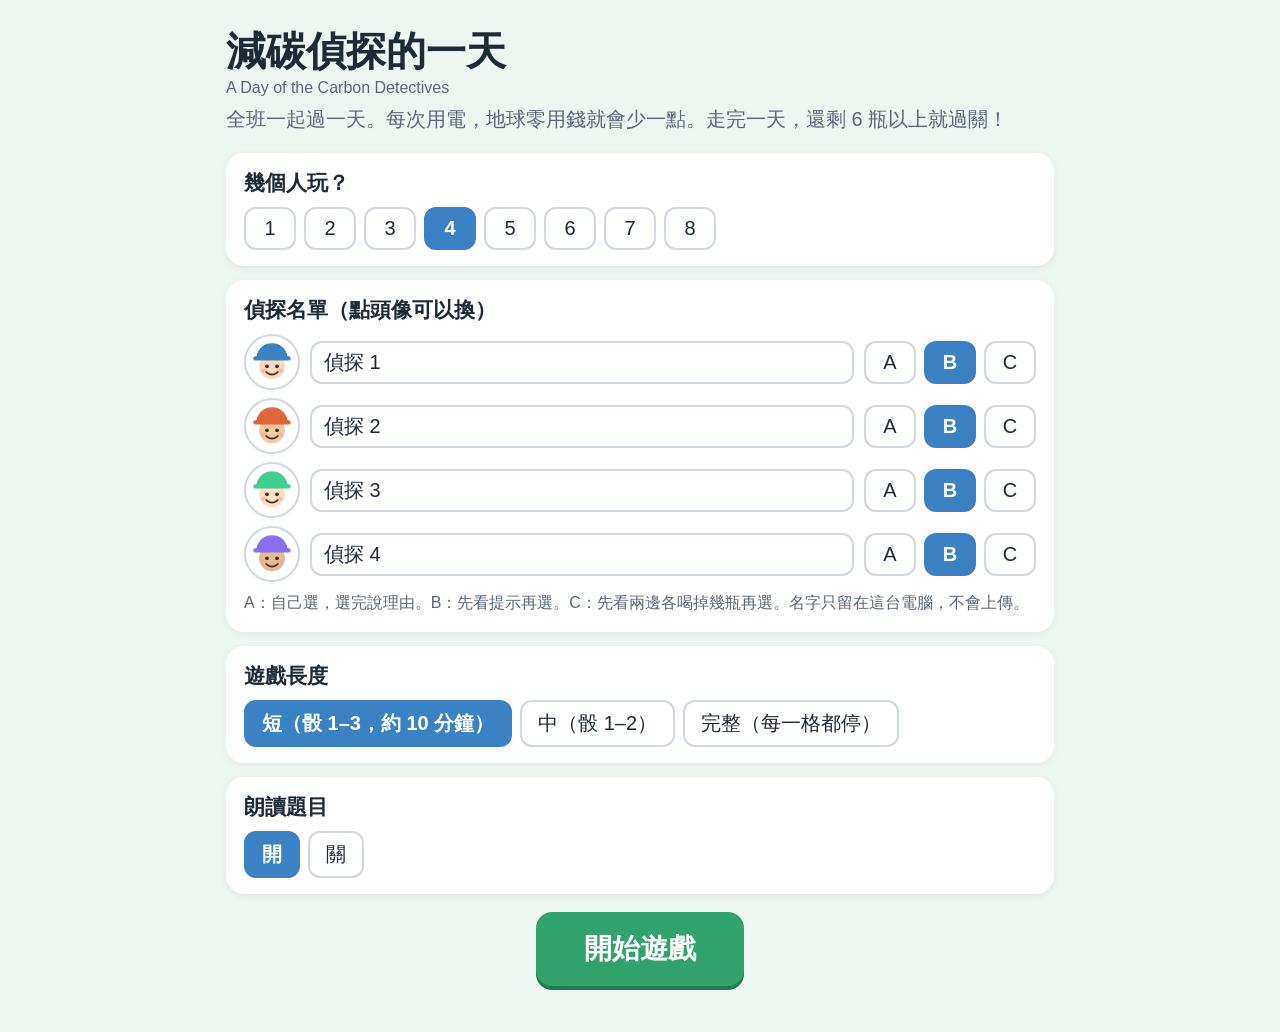
==== index.html @ 72ce7ba3 "減碳偵探棋盤遊戲比賽版：引擎＋節電主題＋數位減碳身分證 - engine/：棋盤、骰子、二選一卡、機會卡、巡守任務、朗讀、身分證（不含主題內容） - themes/save-power/：12 題、8" ====
<!doctype html>
<html lang="zh-Hant">
<head>
<meta charset="utf-8">
<meta name="viewport" content="width=device-width, initial-scale=1">
<title>減碳偵探</title>
<link rel="stylesheet" href="engine/engine.css">
</head>
<body>
<main id="app">
  <section id="setup" class="screen"></section>
  <section id="game" class="screen" hidden>
    <div id="board"></div>
  </section>
  <section id="result" class="screen" hidden></section>
</main>
<div id="modal" hidden><div id="card" role="dialog" aria-live="polite"></div></div>
<script src="themes/list.js"></script>
<script src="engine/engine.js"></script>
</body>
</html>
---- engine/engine.css ----
:root {
  --bg: #eef6f1; --ink: #1f2a37; --sub: #5b6778; --card: #fff; --line: #cfd8e3;
  --green: #2fa36b; --green-d: #1f7d50; --blue: #3b82c4; --orange: #e08a1e; --red: #d9534f;
  --choice: #e3f1ff; --chance: #fff0d6; --action: #dcf5e7; --start: #fff7c7;
}
* { box-sizing: border-box; }
[hidden] { display: none !important; }
#card:focus { outline: none; }
html, body { margin: 0; height: 100%; }
body { background: var(--bg); color: var(--ink); font-family: "Microsoft JhengHei", "PingFang TC", "Noto Sans TC", sans-serif; font-size: 20px; }
button, input, select { font: inherit; color: inherit; }
button { cursor: pointer; }
button:focus-visible, input:focus-visible, select:focus-visible { outline: 4px solid #ffb347; outline-offset: 2px; }
.screen { min-height: 100vh; padding: 16px; }
.ic { width: 100%; height: 100%; display: block; }
.ic.emoji { font-size: 2em; line-height: 1; text-align: center; }
.btn { border: 0; border-radius: 16px; padding: 14px 26px; background: var(--green); color: #fff; font-weight: 700; font-size: 1.15em; box-shadow: 0 4px 0 var(--green-d); }
.btn:active { transform: translateY(3px); box-shadow: 0 1px 0 var(--green-d); }
.btn:disabled { opacity: .5; cursor: default; }
.btn.ghost { background: #fff; color: var(--ink); box-shadow: 0 4px 0 var(--line); border: 2px solid var(--line); }
.en { color: var(--sub); font-size: .8em; font-family: Arial, sans-serif; }

/* 設定頁 */
#setup { max-width: 860px; margin: 0 auto; }
#setup h1 { font-size: 2em; margin: 8px 0 0; }
#setup .intro { color: var(--sub); margin: 6px 0 18px; line-height: 1.6; }
.panel { background: var(--card); border-radius: 18px; padding: 16px 18px; margin-bottom: 14px; box-shadow: 0 2px 8px rgba(0,0,0,.06); }
.panel h2 { font-size: 1.05em; margin: 0 0 10px; }
.seg { display: flex; flex-wrap: wrap; gap: 8px; }
.seg button { border: 2px solid var(--line); background: #fff; border-radius: 12px; padding: 8px 16px; min-width: 52px; }
.seg button[aria-pressed="true"] { background: var(--blue); color: #fff; border-color: var(--blue); font-weight: 700; }
.players { display: grid; gap: 8px; }
.prow { display: grid; grid-template-columns: 56px 1fr auto; gap: 10px; align-items: center; }
.prow .av { width: 56px; height: 56px; border: 2px solid var(--line); border-radius: 50%; background: #fff; padding: 3px; }
.prow input { border: 2px solid var(--line); border-radius: 12px; padding: 8px 12px; min-width: 0; width: 100%; }
.tierhelp { color: var(--sub); font-size: .8em; margin: 8px 0 0; line-height: 1.6; }
.startrow { display: flex; justify-content: center; margin: 18px 0 30px; }
.startrow .btn { font-size: 1.4em; padding: 18px 48px; }

/* 棋盤 */
#game { padding: 10px; display: flex; justify-content: center; align-items: center; }
#board { display: grid; gap: 6px; width: min(96vw, calc(96vh * 1.25)); height: min(96vh, calc(96vw / 1.25)); }
.sq { background: var(--choice); border-radius: 12px; border: 3px solid transparent; display: flex; flex-direction: column; align-items: center; justify-content: center; position: relative; padding: 4px; min-width: 0; min-height: 0; overflow: hidden; }
.sq .pic { width: 52%; flex: 1 1 0; min-height: 0; }
.sq .nm { font-size: clamp(11px, 1.6vmin, 18px); font-weight: 700; white-space: nowrap; }
.sq.chance { background: var(--chance); } .sq.action { background: var(--action); } .sq.start { background: var(--start); }
.sq.here { border-color: var(--orange); box-shadow: 0 0 0 4px rgba(224,138,30,.25); }
.sq.done { opacity: .55; }
#token { position: absolute; right: 2px; top: 2px; width: 42%; aspect-ratio: 1; background: #fff; border-radius: 50%; border: 3px solid var(--orange); padding: 2px; animation: hop .35s; z-index: 2; }
@keyframes hop { 0% { transform: translateY(0) scale(1); } 50% { transform: translateY(-30%) scale(1.15); } 100% { transform: translateY(0) scale(1); } }
#hud { background: var(--card); border-radius: 18px; padding: 2vmin; display: flex; flex-direction: column; align-items: center; justify-content: space-between; gap: 1vmin; min-width: 0; min-height: 0; box-shadow: 0 2px 8px rgba(0,0,0,.06); }
#hud .resname { font-weight: 700; font-size: clamp(16px, 2.8vmin, 30px); }
#hud .goal { color: var(--sub); font-size: clamp(12px, 1.9vmin, 20px); }
.bottles { display: flex; gap: .4vmin; align-items: flex-end; justify-content: center; flex-wrap: nowrap; }
.bt { height: 100%; width: auto; }
#hud .bottles { height: clamp(50px, 13vmin, 150px); }
#hud .leftnum { font-size: clamp(16px, 2.6vmin, 28px); font-weight: 700; }
#hud .leftnum.low { color: var(--red); }
#turn { display: flex; align-items: center; gap: 1.2vmin; font-size: clamp(16px, 2.8vmin, 30px); font-weight: 700; }
#turn .av { width: clamp(40px, 8vmin, 84px); height: clamp(40px, 8vmin, 84px); border-radius: 50%; border: 3px solid var(--blue); background: #fff; padding: 3px; }
#turn .tier { font-size: .6em; background: #eef2f7; border-radius: 8px; padding: 2px 8px; color: var(--sub); }
#dicebtn { font-size: clamp(18px, 3.4vmin, 36px); padding: 1.6vmin 5vmin; display: flex; align-items: center; gap: 1.2vmin; }
#die { display: inline-grid; place-items: center; width: 1.5em; height: 1.5em; background: #fff; color: var(--ink); border-radius: .28em; font-weight: 700; }
#die.rolling { animation: shake .12s infinite; }
@keyframes shake { 0% { transform: rotate(-12deg); } 50% { transform: rotate(12deg); } 100% { transform: rotate(-12deg); } }
.hudtools { display: flex; gap: 8px; }
.hudtools button { border: 2px solid var(--line); background: #fff; border-radius: 10px; padding: 4px 12px; font-size: clamp(12px, 1.8vmin, 18px); }

/* 卡片視窗 */
#modal { position: fixed; inset: 0; background: rgba(20,30,45,.55); display: grid; place-items: center; padding: 14px; z-index: 10; }
#modal[hidden] { display: none; }
#card { background: var(--card); border-radius: 24px; padding: 22px 24px; width: min(900px, 100%); max-height: 96vh; overflow: auto; text-align: center; animation: pop .25s; }
@keyframes pop { from { transform: scale(.85); opacity: 0; } to { transform: scale(1); opacity: 1; } }
#card .who { color: var(--sub); font-size: .85em; }
#card h2 { font-size: 1.7em; margin: 6px 0 2px; line-height: 1.35; }
#card .hint { background: #fff7d6; border-radius: 12px; padding: 8px 14px; margin: 10px auto 0; display: inline-block; }
.opts { display: grid; grid-template-columns: 1fr 1fr; gap: 16px; margin: 16px 0 6px; }
.opt { background: #f5f9ff; border: 4px solid var(--line); border-radius: 20px; padding: 14px 10px; display: flex; flex-direction: column; align-items: center; gap: 8px; min-width: 0; }
button.opt:hover { border-color: var(--blue); }
.opt .pic { width: min(150px, 42%); aspect-ratio: 1; }
.opt .lb { font-size: 1.25em; font-weight: 700; line-height: 1.35; }
.opt .cost { display: flex; flex-direction: column; align-items: center; gap: 4px; }
.opt .cost .bottles { height: 64px; }
.opt .cost .amt { font-weight: 700; }
.opt .cost .sub { color: var(--sub); font-size: .75em; }
.opt.picked { border-color: var(--orange); background: #fff7e8; }
.opt.best { border-color: var(--green); background: #eafaf1; }
.opt .tag { font-size: .8em; font-weight: 700; border-radius: 999px; padding: 2px 12px; color: #fff; background: var(--orange); }
.opt.best .tag { background: var(--green); }
.verdict { font-size: 1.4em; font-weight: 700; margin: 10px 0 4px; }
.verdict.good { color: var(--green-d); } .verdict.bad { color: #b3541e; }
.fb { font-size: 1.1em; line-height: 1.6; margin: 0 0 6px; }
.ask { color: var(--blue); font-weight: 700; margin: 4px 0; }
.src { color: var(--sub); font-size: .7em; margin: 6px 0 0; }
.bigpic { width: 150px; height: 150px; margin: 6px auto; }
.delta { display: flex; align-items: center; justify-content: center; gap: 12px; font-size: 1.4em; font-weight: 700; margin: 8px 0; }
.delta .bottles { height: 70px; }
.delta.cost { color: #b3541e; } .delta.save { color: var(--green-d); }
.actions { display: flex; gap: 12px; justify-content: center; flex-wrap: wrap; margin-top: 14px; }

/* 結果與身分證 */
#result { max-width: 1100px; margin: 0 auto; text-align: center; }
#result h1 { font-size: 2em; margin: 10px 0 4px; }
#result .sum { font-size: 1.2em; margin: 0 0 6px; }
#result .sumbottles { margin: 8px 0; }
#result .sumbottles .bottles { height: 90px; }
#result .tip { color: var(--sub); font-size: .85em; }
.cards { display: grid; grid-template-columns: repeat(auto-fit, minmax(330px, 1fr)); gap: 18px; margin: 18px 0; }
.idwrap { perspective: 1200px; }
.id { position: relative; width: 100%; aspect-ratio: 86 / 68; transform-style: preserve-3d; transition: transform .6s; animation: deal .6s backwards; }
@keyframes deal { from { transform: rotateY(180deg) scale(.6); opacity: 0; } }
.id.flip { transform: rotateY(180deg); }
.face { position: absolute; inset: 0; backface-visibility: hidden; border-radius: 18px; background: linear-gradient(135deg, #e9fbf1, #e3f1ff); border: 3px solid var(--green); padding: 10px 14px; text-align: left; display: flex; flex-direction: column; overflow: hidden; font-size: 15px; }
.face.back { transform: rotateY(180deg); background: linear-gradient(135deg, #fff9e0, #e9fbf1); }
.idhead { display: flex; justify-content: space-between; align-items: baseline; border-bottom: 2px dashed var(--green); padding-bottom: 4px; margin-bottom: 6px; }
.idhead b { font-size: 1.25em; color: var(--green-d); }
.idmain { display: grid; grid-template-columns: 78px 1fr; gap: 10px; align-items: center; }
.idmain .av { width: 78px; height: 78px; background: #fff; border-radius: 14px; border: 2px solid var(--line); padding: 4px; }
.idname { font-size: 1.3em; font-weight: 700; }
.idtitle { display: inline-flex; align-items: center; gap: 6px; background: var(--green); color: #fff; border-radius: 999px; padding: 2px 12px 2px 4px; font-weight: 700; margin-top: 2px; }
.idtitle .tic { width: 26px; height: 26px; background: #fff; border-radius: 50%; padding: 2px; }
.idfields { margin: 4px 0 6px; padding: 0; list-style: none; line-height: 1.6; }
.idfields input { width: 4.2em; border: 0; border-bottom: 2px solid var(--blue); background: transparent; text-align: center; font-weight: 700; padding: 0; }
.idfields b { font-size: 1.1em; }
.idfields .conv { color: var(--sub); font-size: .85em; }
.stamps { display: flex; gap: 5px; margin-top: auto; }
.stamp { flex: 1; border: 2px dashed #a9b6c6; border-radius: 10px; background: transparent; font-size: 11px; padding: 4px 2px; color: #8a97a8; line-height: 1.3; min-width: 0; }
.stamp.on { border: 2px solid var(--red); color: var(--red); font-weight: 700; transform: rotate(-5deg); background: rgba(217,83,79,.07); }
.stamp.later { border-style: dotted; }
.ruler h3 { margin: 0 0 4px; font-size: 1.15em; }
.ruler ul { margin: 0; padding: 0; list-style: none; line-height: 1.55; }
.ruler .src { margin-top: auto; font-size: 10px; }
.ruler .rw { display: flex; align-items: center; gap: 6px; }
.ruler .ri { width: 24px; height: 24px; flex: none; }
.flipbtn { margin-top: 6px; border: 0; background: none; color: var(--blue); text-decoration: underline; font-size: .8em; }

@media (max-width: 640px) {
  body { font-size: 17px; }
  .opts { gap: 8px; } .opt .lb { font-size: 1.05em; }
}
@media print {
  body { background: #fff; }
  #result > :not(.cards), .flipbtn, #modal { display: none !important; }
  .cards { display: block; margin: 0; }
  .idwrap { break-inside: avoid; margin-bottom: 8mm; display: grid; grid-template-columns: 86mm 86mm; gap: 4mm; }
  .id { display: contents; animation: none; }
  .face { position: relative; inset: auto; width: 86mm; height: 68mm; transform: none !important; backface-visibility: visible; font-size: 9.5pt; -webkit-print-color-adjust: exact; print-color-adjust: exact; }
}
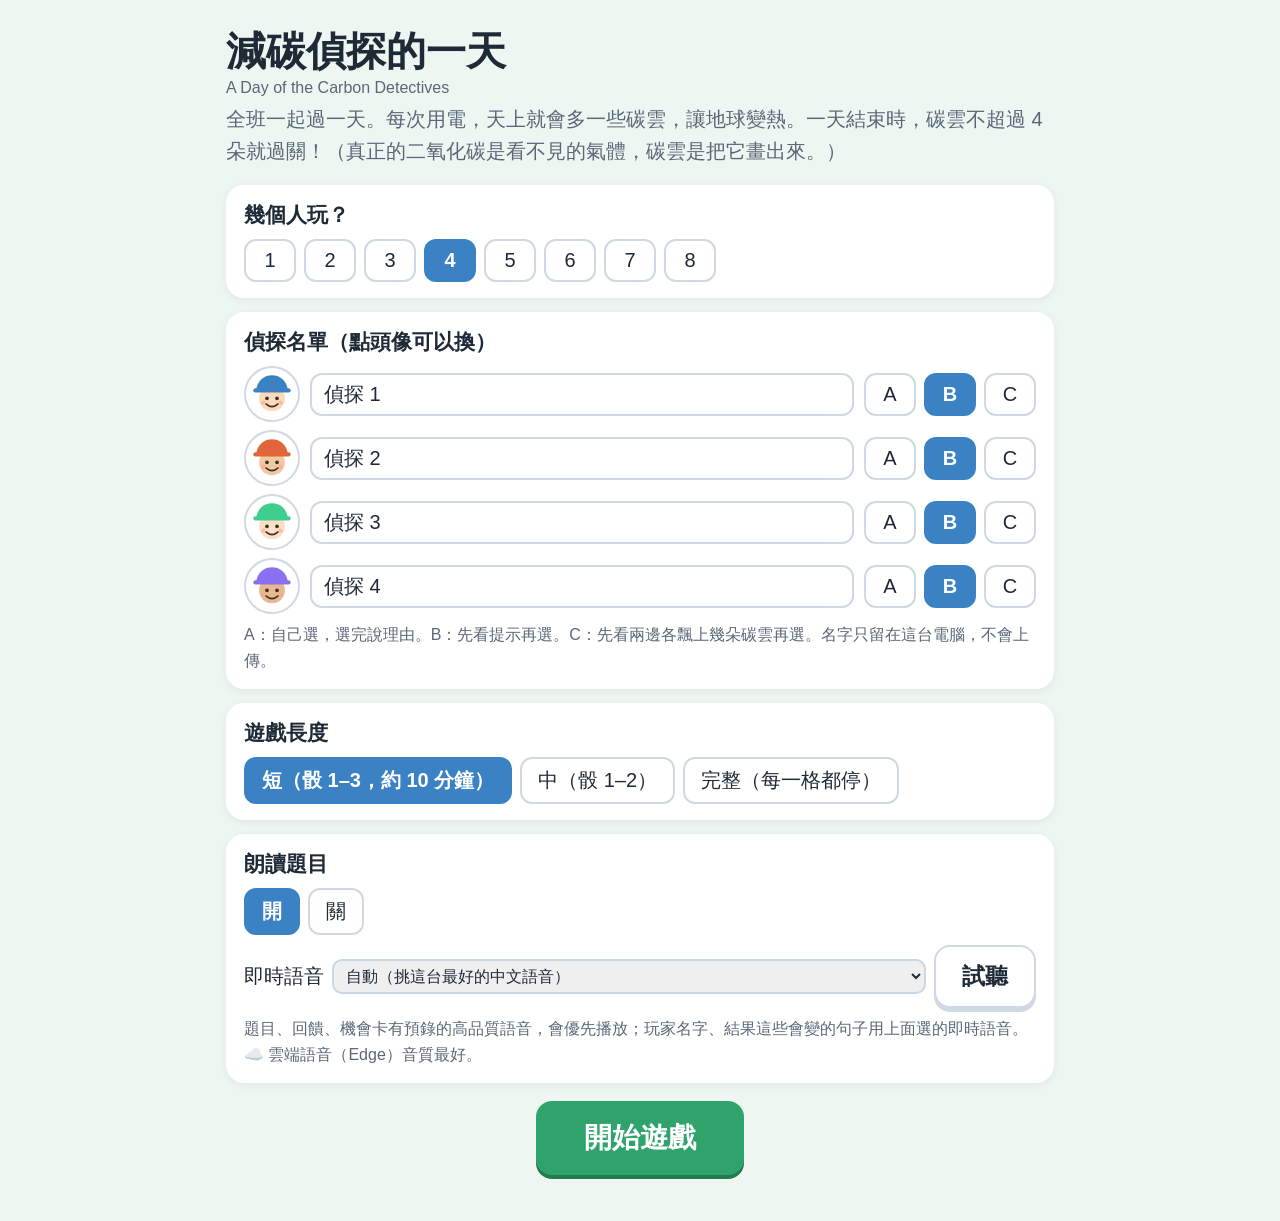
==== commit 26b62668: "朗讀改用共用語音模組：自動挑高品質中文語音、設定頁可選語音（遊戲與計算器共用） 預錄語音腳本 tools/gen_voice.py 先備好、未啟用：句子由引擎 __voiceLines() 產生，檔名" ====
--- a/index.html
+++ b/index.html
@@ -16,6 +16,7 @@
 </main>
 <div id="modal" hidden><div id="card" role="dialog" aria-live="polite"></div></div>
 <script src="themes/list.js"></script>
+<script src="engine/tts-zh.js"></script>
 <script src="engine/engine.js"></script>
 </body>
 </html>
--- a/engine/engine.css
+++ b/engine/engine.css
@@ -13,6 +13,7 @@
 button:focus-visible, input:focus-visible, select:focus-visible { outline: 4px solid #ffb347; outline-offset: 2px; }
 .screen { min-height: 100vh; padding: 16px; }
 .ic { width: 100%; height: 100%; display: block; }
+.ic.photo { object-fit: contain; border-radius: 12px; background: #fff; }
 .ic.emoji { font-size: 2em; line-height: 1; text-align: center; }
 .btn { border: 0; border-radius: 16px; padding: 14px 26px; background: var(--green); color: #fff; font-weight: 700; font-size: 1.15em; box-shadow: 0 4px 0 var(--green-d); }
 .btn:active { transform: translateY(3px); box-shadow: 0 1px 0 var(--green-d); }
@@ -51,9 +52,20 @@
 #hud { background: var(--card); border-radius: 18px; padding: 2vmin; display: flex; flex-direction: column; align-items: center; justify-content: space-between; gap: 1vmin; min-width: 0; min-height: 0; box-shadow: 0 2px 8px rgba(0,0,0,.06); }
 #hud .resname { font-weight: 700; font-size: clamp(16px, 2.8vmin, 30px); }
 #hud .goal { color: var(--sub); font-size: clamp(12px, 1.9vmin, 20px); }
-.bottles { display: flex; gap: .4vmin; align-items: flex-end; justify-content: center; flex-wrap: nowrap; }
-.bt { height: 100%; width: auto; }
-#hud .bottles { height: clamp(50px, 13vmin, 150px); }
+/* 資源單位（碳雲）：不滿一個畫小一點、淡一點；空位是淡淡的虛影 */
+.units { display: flex; gap: .4vmin; align-items: center; justify-content: center; flex-wrap: wrap; height: 100%; }
+.unit { height: var(--uh, 60px); aspect-ratio: 1; display: inline-grid; place-items: center; flex: none; }
+.unit .ic { width: calc(45% + 55% * var(--f)); height: calc(45% + 55% * var(--f)); opacity: calc(.45 + .55 * var(--f)); }
+.unit.empty .ic { opacity: .13; filter: grayscale(1); width: 100%; height: 100%; }
+.units.blocked .unit .ic { filter: grayscale(.2) opacity(.55); }
+.units.blocked .unit { position: relative; }
+.units.blocked .unit::after { content: ""; position: absolute; inset: 8% 8%; border: 4px solid var(--green); border-radius: 50%;
+  background: linear-gradient(to top right, transparent calc(50% - 2px), var(--green) calc(50% - 2px), var(--green) calc(50% + 2px), transparent calc(50% + 2px)); }
+.goalmark { width: 4px; align-self: stretch; background: repeating-linear-gradient(var(--red) 0 6px, transparent 6px 10px); border-radius: 2px; flex: none; }
+/* 天空：碳雲越多越灰（--sky 0%–100%） */
+.sky { width: 100%; border-radius: 14px; padding: 1vmin; background: color-mix(in srgb, #9aa3ad var(--sky, 0%), #d8efff); transition: background .6s; }
+#hud .units { flex-wrap: nowrap; }
+#hud .unit { height: auto; flex: 1 1 0; min-width: 0; max-width: 80px; }
 #hud .leftnum { font-size: clamp(16px, 2.6vmin, 28px); font-weight: 700; }
 #hud .leftnum.low { color: var(--red); }
 #turn { display: flex; align-items: center; gap: 1.2vmin; font-size: clamp(16px, 2.8vmin, 30px); font-weight: 700; }
@@ -80,7 +92,7 @@
 .opt .pic { width: min(150px, 42%); aspect-ratio: 1; }
 .opt .lb { font-size: 1.25em; font-weight: 700; line-height: 1.35; }
 .opt .cost { display: flex; flex-direction: column; align-items: center; gap: 4px; }
-.opt .cost .bottles { height: 64px; }
+.opt .cost .units { --uh: 56px; }
 .opt .cost .amt { font-weight: 700; }
 .opt .cost .sub { color: var(--sub); font-size: .75em; }
 .opt.picked { border-color: var(--orange); background: #fff7e8; }
@@ -94,7 +106,7 @@
 .src { color: var(--sub); font-size: .7em; margin: 6px 0 0; }
 .bigpic { width: 150px; height: 150px; margin: 6px auto; }
 .delta { display: flex; align-items: center; justify-content: center; gap: 12px; font-size: 1.4em; font-weight: 700; margin: 8px 0; }
-.delta .bottles { height: 70px; }
+.delta .units { --uh: 64px; height: auto; }
 .delta.cost { color: #b3541e; } .delta.save { color: var(--green-d); }
 .actions { display: flex; gap: 12px; justify-content: center; flex-wrap: wrap; margin-top: 14px; }
 
@@ -102,8 +114,8 @@
 #result { max-width: 1100px; margin: 0 auto; text-align: center; }
 #result h1 { font-size: 2em; margin: 10px 0 4px; }
 #result .sum { font-size: 1.2em; margin: 0 0 6px; }
-#result .sumbottles { margin: 8px 0; }
-#result .sumbottles .bottles { height: 90px; }
+#result .sum2 { font-size: 1.1em; margin: 0 0 6px; color: var(--sub); }
+#result .sumunits { margin: 8px auto; max-width: 900px; --uh: 72px; }
 #result .tip { color: var(--sub); font-size: .85em; }
 .cards { display: grid; grid-template-columns: repeat(auto-fit, minmax(330px, 1fr)); gap: 18px; margin: 18px 0; }
 .idwrap { perspective: 1200px; }
@@ -146,3 +158,6 @@
   .id { display: contents; animation: none; }
   .face { position: relative; inset: auto; width: 86mm; height: 68mm; transform: none !important; backface-visibility: visible; font-size: 9.5pt; -webkit-print-color-adjust: exact; print-color-adjust: exact; }
 }
+
+.voicepick { display: flex; flex-wrap: wrap; gap: 8px; align-items: center; margin-top: 10px; }
+.voicepick select { font: inherit; font-size: 16px; padding: 6px 8px; max-width: 100%; flex: 1 1 260px; border-radius: 10px; border: 2px solid #c9d6e3; }
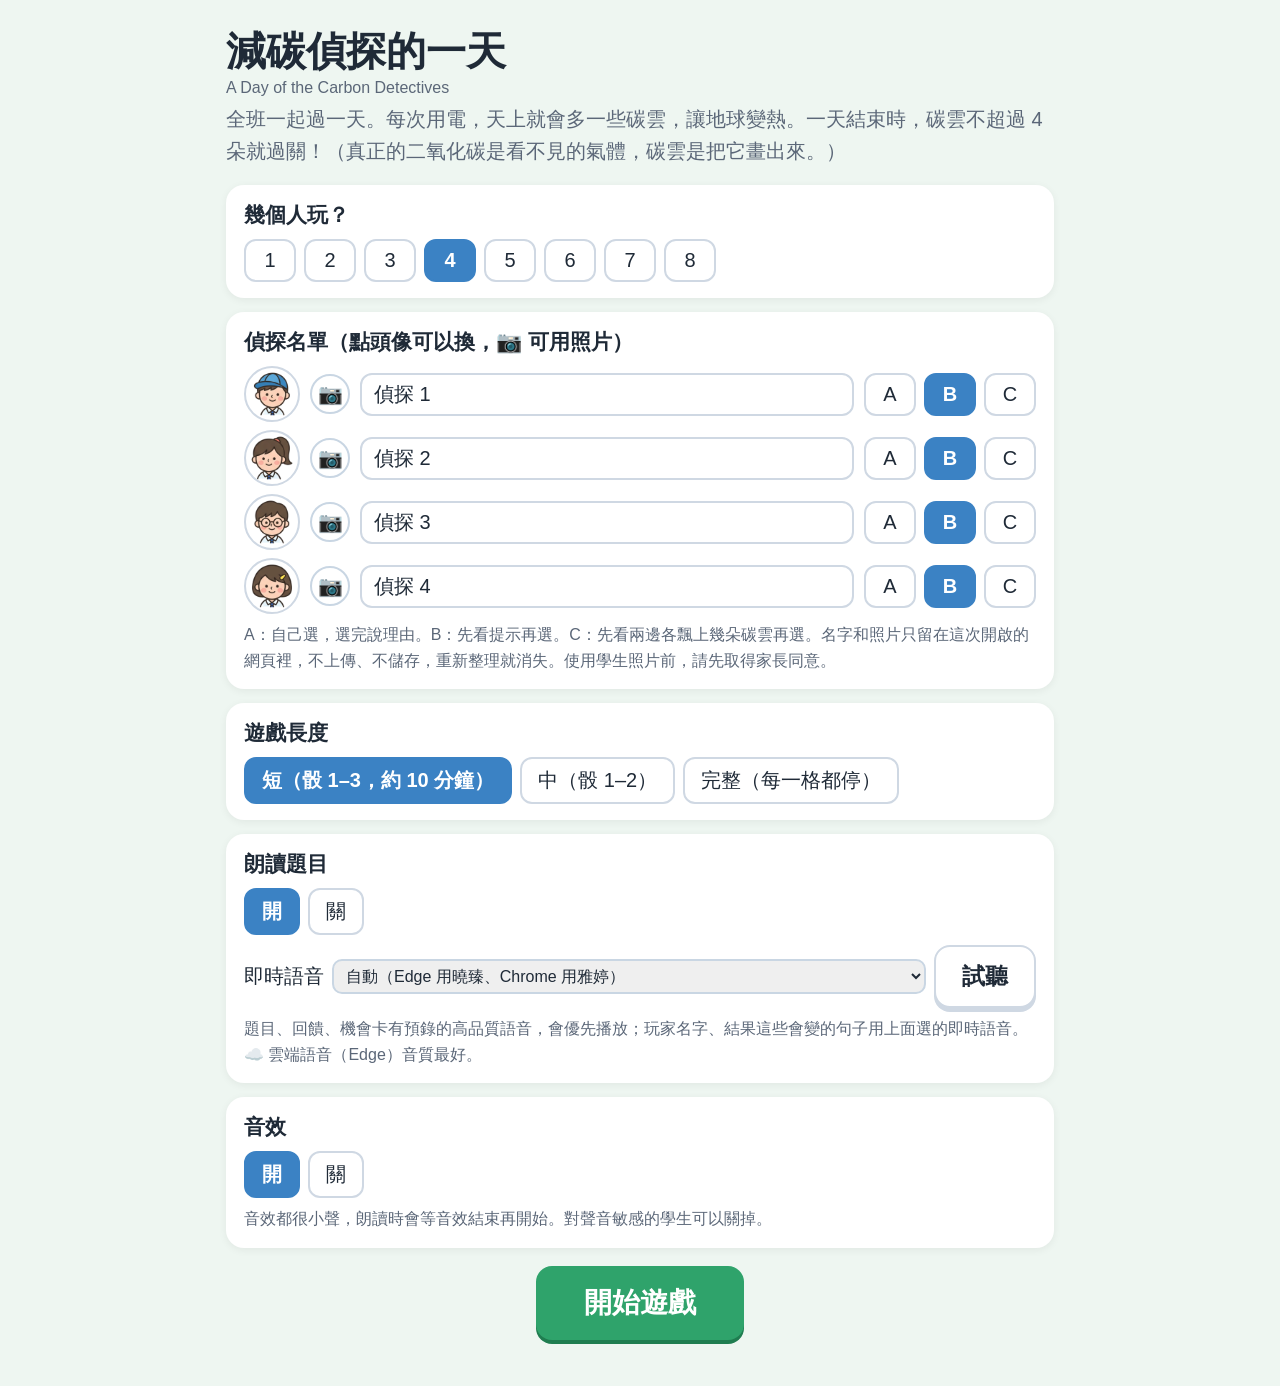
==== commit 8001f406: "新增「電費單尋寶」練習遊戲（hunt/），音效抽成 engine/sfx.js 共用 - 在範例帳單上點出度數、金額、計費期間、電力排碳量；A 原版四項、B 標示版兩項、C 標示版度數（一開始就亮框）" ====
--- a/index.html
+++ b/index.html
@@ -17,6 +17,7 @@
 <div id="modal" hidden><div id="card" role="dialog" aria-live="polite"></div></div>
 <script src="themes/list.js"></script>
 <script src="engine/tts-zh.js"></script>
+<script src="engine/sfx.js"></script>
 <script src="engine/engine.js"></script>
 </body>
 </html>
--- a/engine/engine.css
+++ b/engine/engine.css
@@ -31,7 +31,7 @@
 .seg button { border: 2px solid var(--line); background: #fff; border-radius: 12px; padding: 8px 16px; min-width: 52px; }
 .seg button[aria-pressed="true"] { background: var(--blue); color: #fff; border-color: var(--blue); font-weight: 700; }
 .players { display: grid; gap: 8px; }
-.prow { display: grid; grid-template-columns: 56px 1fr auto; gap: 10px; align-items: center; }
+.prow { display: grid; grid-template-columns: 56px auto 1fr auto; gap: 10px; align-items: center; }
 .prow .av { width: 56px; height: 56px; border: 2px solid var(--line); border-radius: 50%; background: #fff; padding: 3px; }
 .prow input { border: 2px solid var(--line); border-radius: 12px; padding: 8px 12px; min-width: 0; width: 100%; }
 .tierhelp { color: var(--sub); font-size: .8em; margin: 8px 0 0; line-height: 1.6; }
@@ -161,3 +161,7 @@
 
 .voicepick { display: flex; flex-wrap: wrap; gap: 8px; align-items: center; margin-top: 10px; }
 .voicepick select { font: inherit; font-size: 16px; padding: 6px 8px; max-width: 100%; flex: 1 1 260px; border-radius: 10px; border: 2px solid #c9d6e3; }
+.ic.avphoto { border-radius: 50%; object-fit: cover; aspect-ratio: 1; max-width: 100%; max-height: 100%; min-width: 0; }
+.av, #token { overflow: hidden; }
+.photobtn { display: inline-grid; place-items: center; width: 40px; height: 40px; border-radius: 50%; border: 2px solid #c9d6e3; background: #fff; font-size: 20px; cursor: pointer; }
+.photos { display: flex; gap: 4px; }
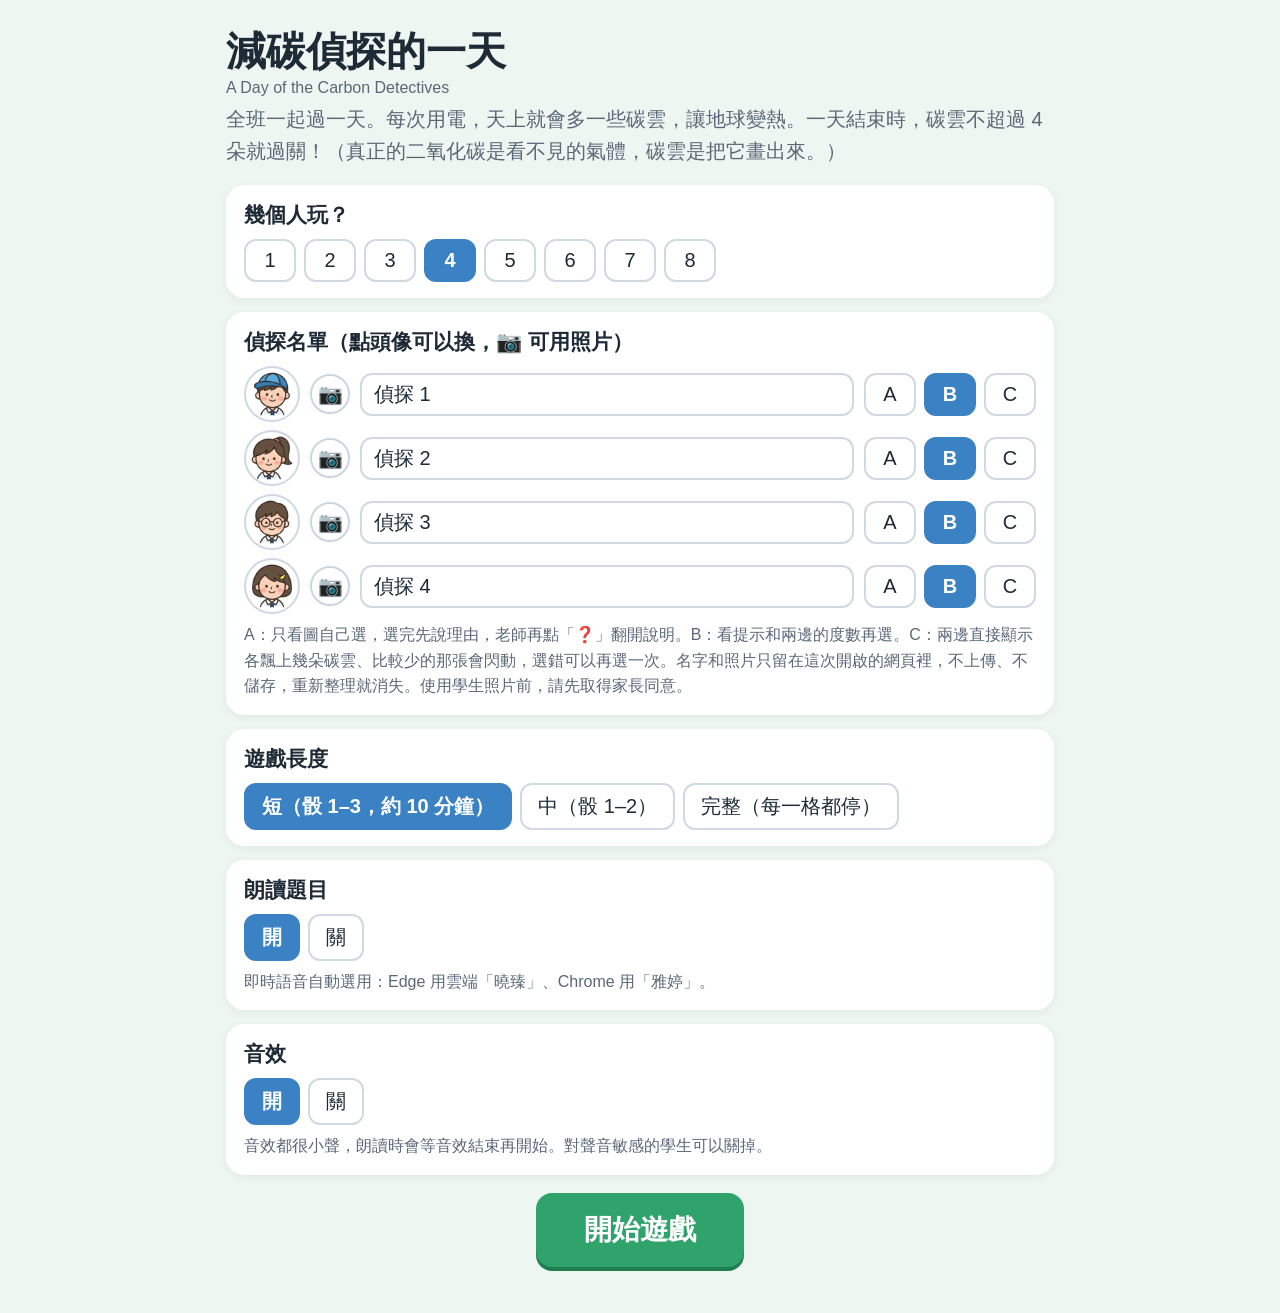
==== commit 634dabc5: "減碳身分認證：每人可選卡通頭像或上傳照片，列印成一張 A4 兩張證書（頭像＋完成的活動）；照片讀取抽成 engine/photo.js 與棋盤共用 Co-Authored-By: Claude Opu" ====
--- a/index.html
+++ b/index.html
@@ -18,6 +18,7 @@
 <script src="themes/list.js"></script>
 <script src="engine/tts-zh.js"></script>
 <script src="engine/sfx.js"></script>
+<script src="engine/photo.js"></script>
 <script src="engine/engine.js"></script>
 </body>
 </html>
--- a/engine/engine.css
+++ b/engine/engine.css
@@ -117,6 +117,19 @@
 #result .sum2 { font-size: 1.1em; margin: 0 0 6px; color: var(--sub); }
 #result .sumunits { margin: 8px auto; max-width: 900px; --uh: 72px; }
 #result .tip { color: var(--sub); font-size: .85em; }
+#result h2 { margin: 18px 0 4px; }
+.sumtab { width: 100%; border-collapse: collapse; margin: 10px 0; text-align: left; font-size: 1em; background: #fff; border-radius: 14px; overflow: hidden; }
+.sumtab th { background: var(--green); color: #fff; padding: 8px; font-size: .9em; }
+.sumtab td { padding: 8px; border-top: 1px solid var(--line); vertical-align: middle; }
+.sumtab td.nm { display: flex; align-items: center; gap: 8px; font-weight: 700; }
+.sumtab .av { width: 40px; height: 40px; flex: none; }
+.sumtab .bar { display: inline-block; width: 70px; height: 10px; border-radius: 5px; background: #e3e9ef; margin-right: 6px; vertical-align: middle; overflow: hidden; }
+.sumtab .bar i { display: block; height: 100%; background: var(--green); }
+.sumtab tr.qs td { border-top: 0; padding-top: 0; }
+.sumtab tr.qs ul { margin: 0; padding-left: 1.2em; font-size: .85em; color: var(--sub); columns: 2 280px; }
+.sumtab tr.qs li.ok { color: var(--green-d); } .sumtab tr.qs li.no { color: #b3541e; }
+.sumtab .ttl { font-weight: 700; color: var(--green-d); }
+a.btn { text-decoration: none; display: inline-flex; align-items: center; }
 .cards { display: grid; grid-template-columns: repeat(auto-fit, minmax(330px, 1fr)); gap: 18px; margin: 18px 0; }
 .idwrap { perspective: 1200px; }
 .id { position: relative; width: 100%; aspect-ratio: 86 / 68; transform-style: preserve-3d; transition: transform .6s; animation: deal .6s backwards; }
@@ -152,7 +165,8 @@
 }
 @media print {
   body { background: #fff; }
-  #result > :not(.cards), .flipbtn, #modal { display: none !important; }
+  #result .actions, .flipbtn, #modal { display: none !important; }
+  .sumtab { font-size: 10pt; } .sumtab tr { break-inside: avoid; }
   .cards { display: block; margin: 0; }
   .idwrap { break-inside: avoid; margin-bottom: 8mm; display: grid; grid-template-columns: 86mm 86mm; gap: 4mm; }
   .id { display: contents; animation: none; }
@@ -165,3 +179,13 @@
 .av, #token { overflow: hidden; }
 .photobtn { display: inline-grid; place-items: center; width: 40px; height: 40px; border-radius: 50%; border: 2px solid #c9d6e3; background: #fff; font-size: 20px; cursor: pointer; }
 .photos { display: flex; gap: 4px; }
+
+/* 三級作答：C 閃動引導、選錯的那張變淡；B 顯示度數；A 的「❓ 為什麼？」翻開卡 */
+.opt.guide { border-color: var(--green-d); animation: guide 1.1s ease-in-out infinite; }
+@keyframes guide { 50% { box-shadow: 0 0 0 10px rgba(46, 160, 90, .28); } }
+.opt.tried { opacity: .45; border-style: dashed; }
+#card .hint.retry { background: #ffe9d6; font-weight: 700; }
+.opt .amt.kwh { font-size: 1.15em; color: var(--blue); }
+.why { display: flex; gap: 14px; align-items: center; justify-content: center; margin: 10px auto; padding: 14px 26px; border-radius: 20px; border: 4px dashed var(--orange); background: #fff7e8; font: inherit; font-size: 1.15em; font-weight: 700; cursor: pointer; color: inherit; }
+.why .q { font-size: 2.4em; line-height: 1; }
+@media (prefers-reduced-motion: reduce) { .opt.guide { animation: none; } }
